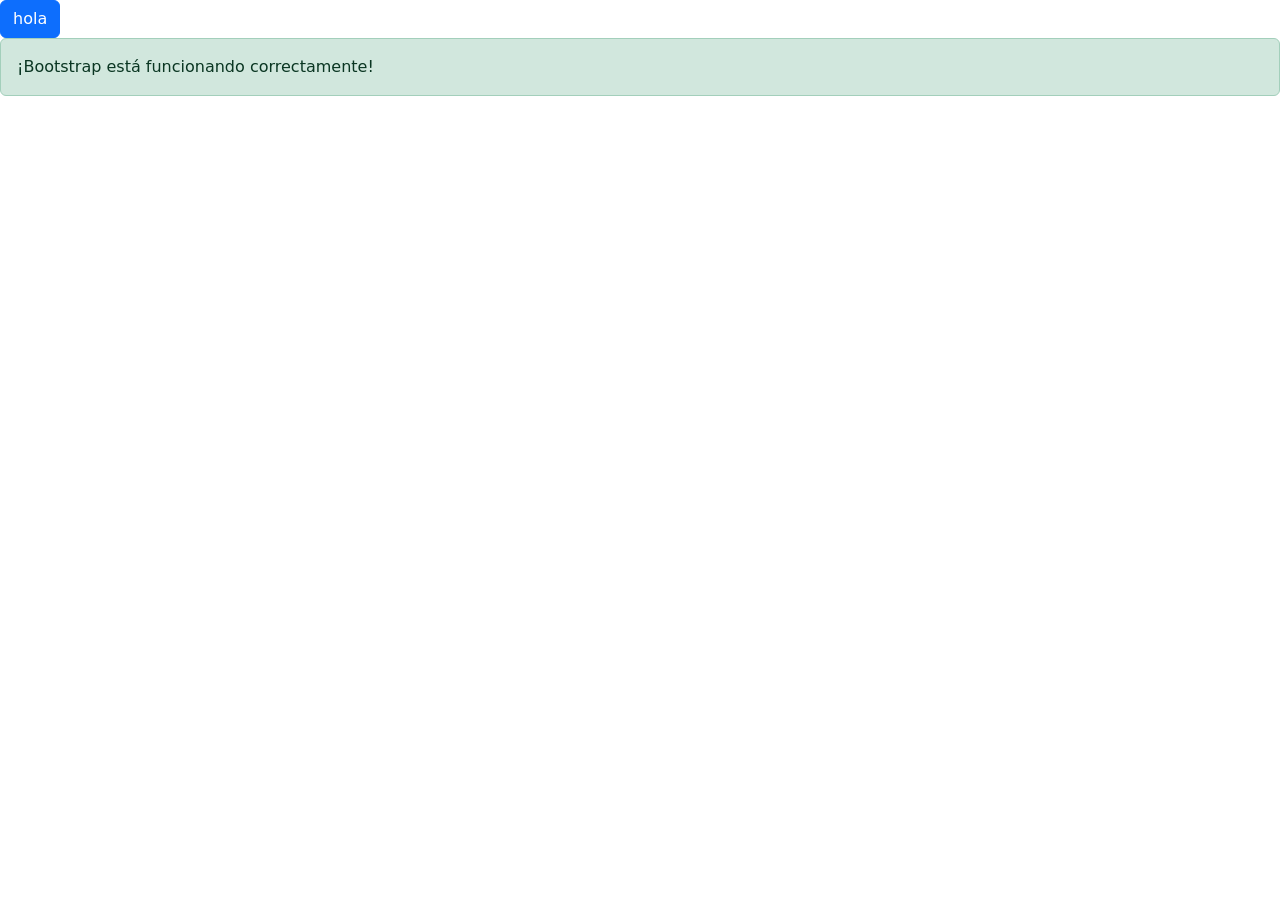
==== css/exercise_two/index.html @ 6f8d89fa "Bootstrap exercise" ====
<!DOCTYPE html>
<html lang="en">
<head>
  <meta charset="UTF-8">
  <meta name="viewport" content="width=device-width, initial-scale=1.0">
  <title>Document</title>
  <link rel="stylesheet" type="text/css" href="styles/styles.css">
  <script src="node_modules/bootstrap/dist/js/bootstrap.bundle.min.js" crossorigin="anonymous"></script>
</head>
</head>
<body>
  <button class="btn btn-primary">hola</button>
  <div class="alert alert-success">
    ¡Bootstrap está funcionando correctamente!
</div>
</body>
</html>
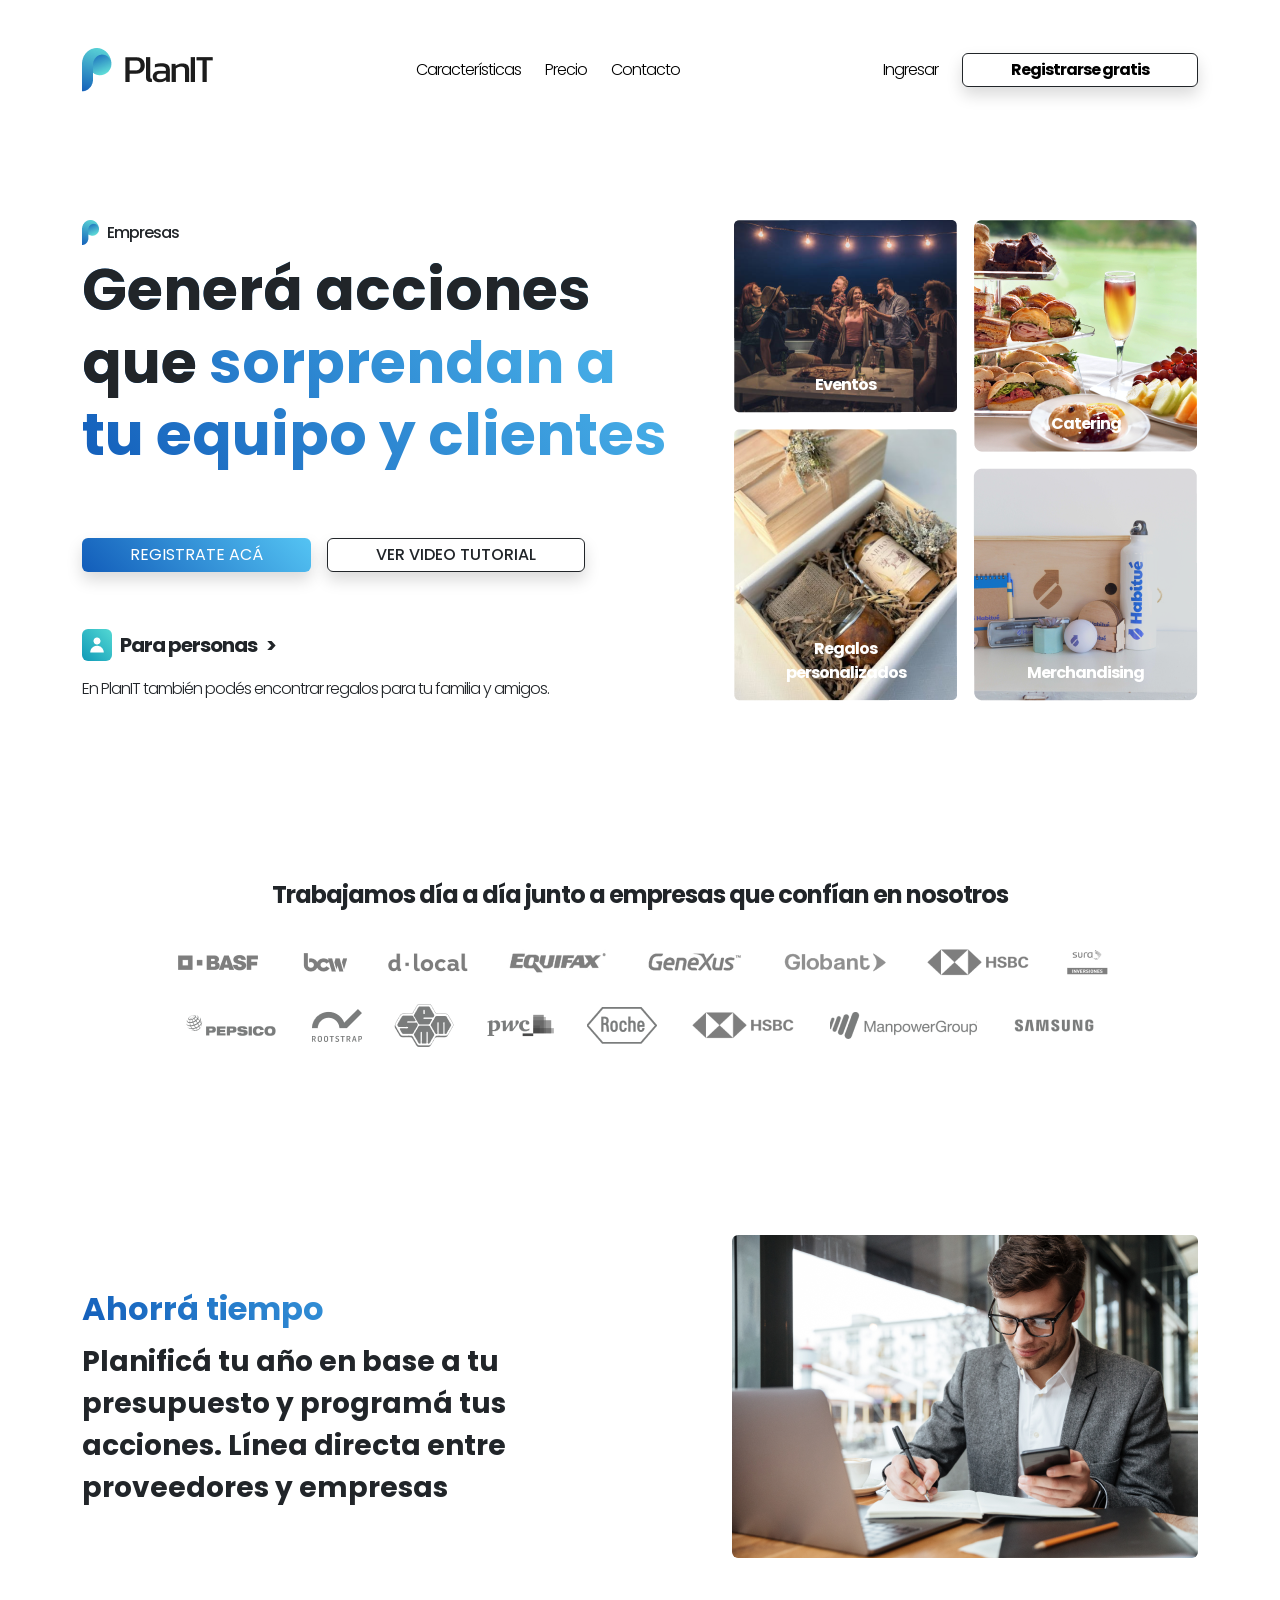
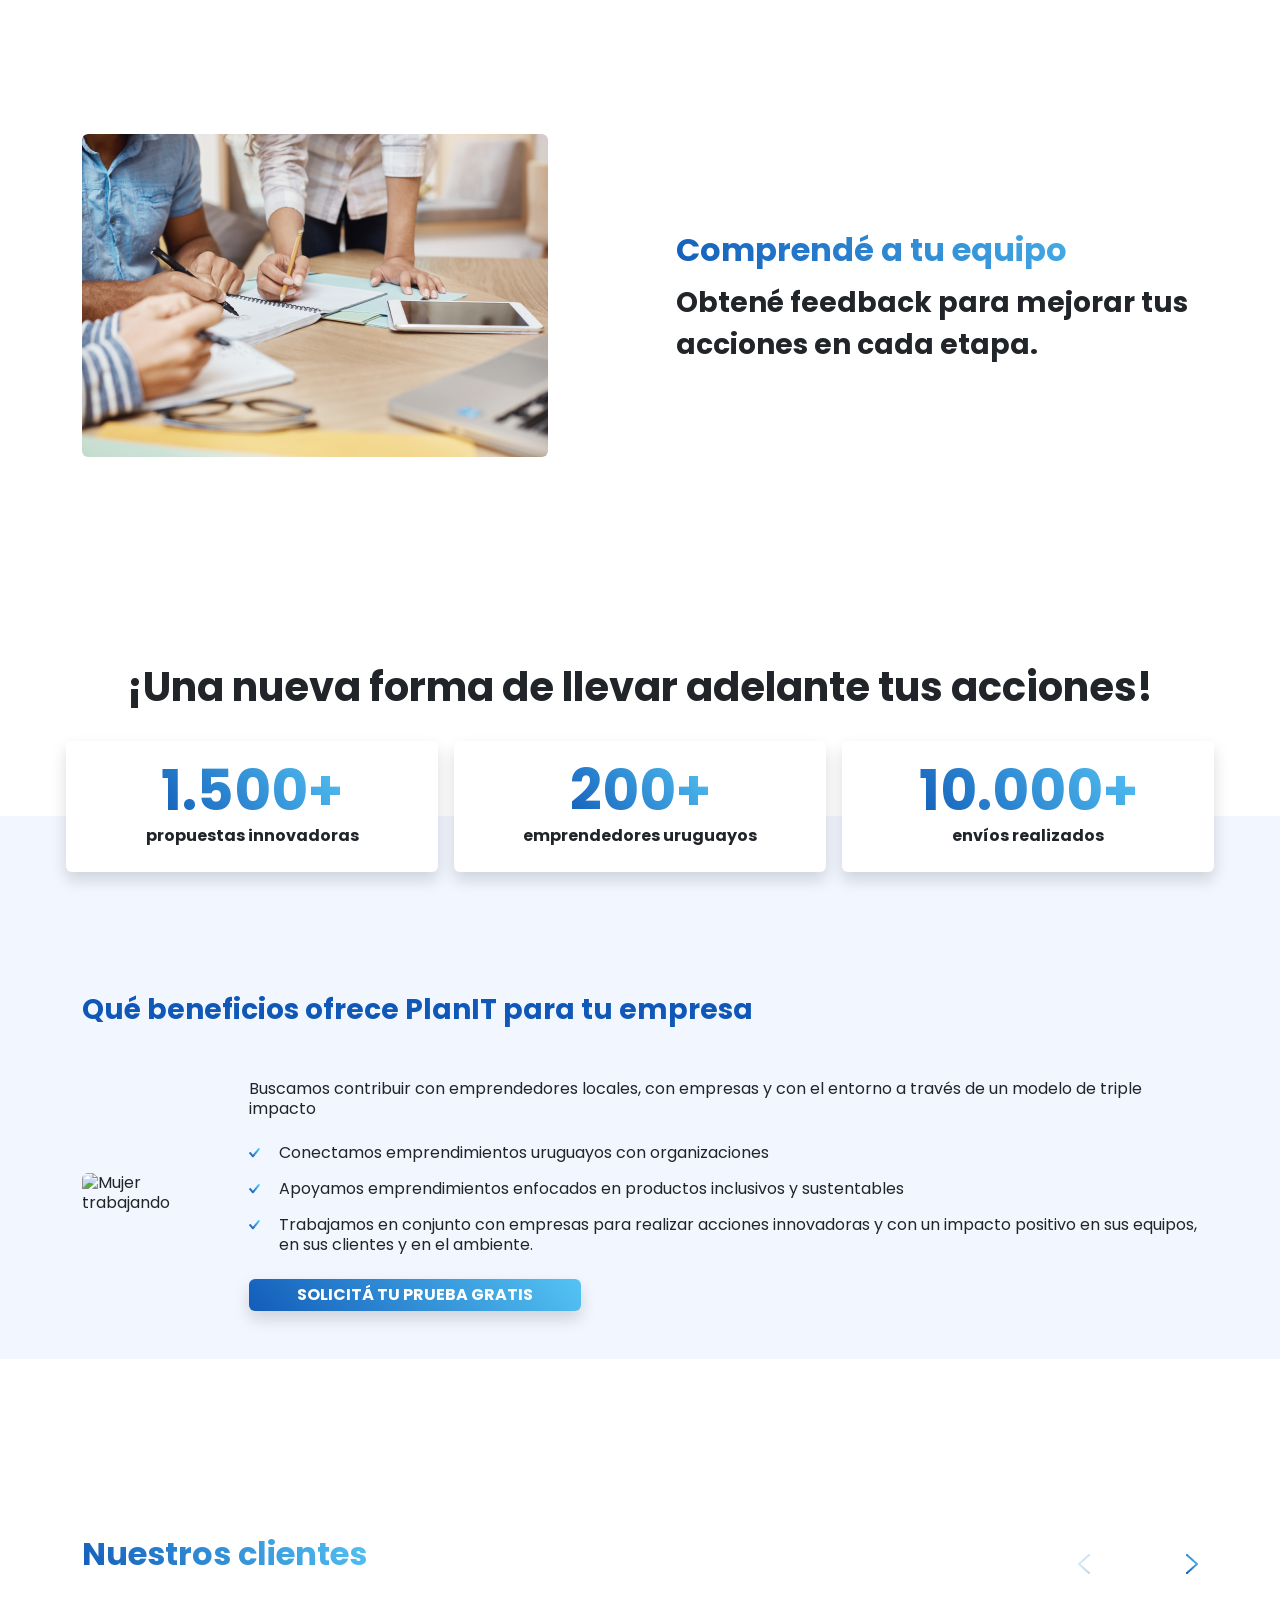
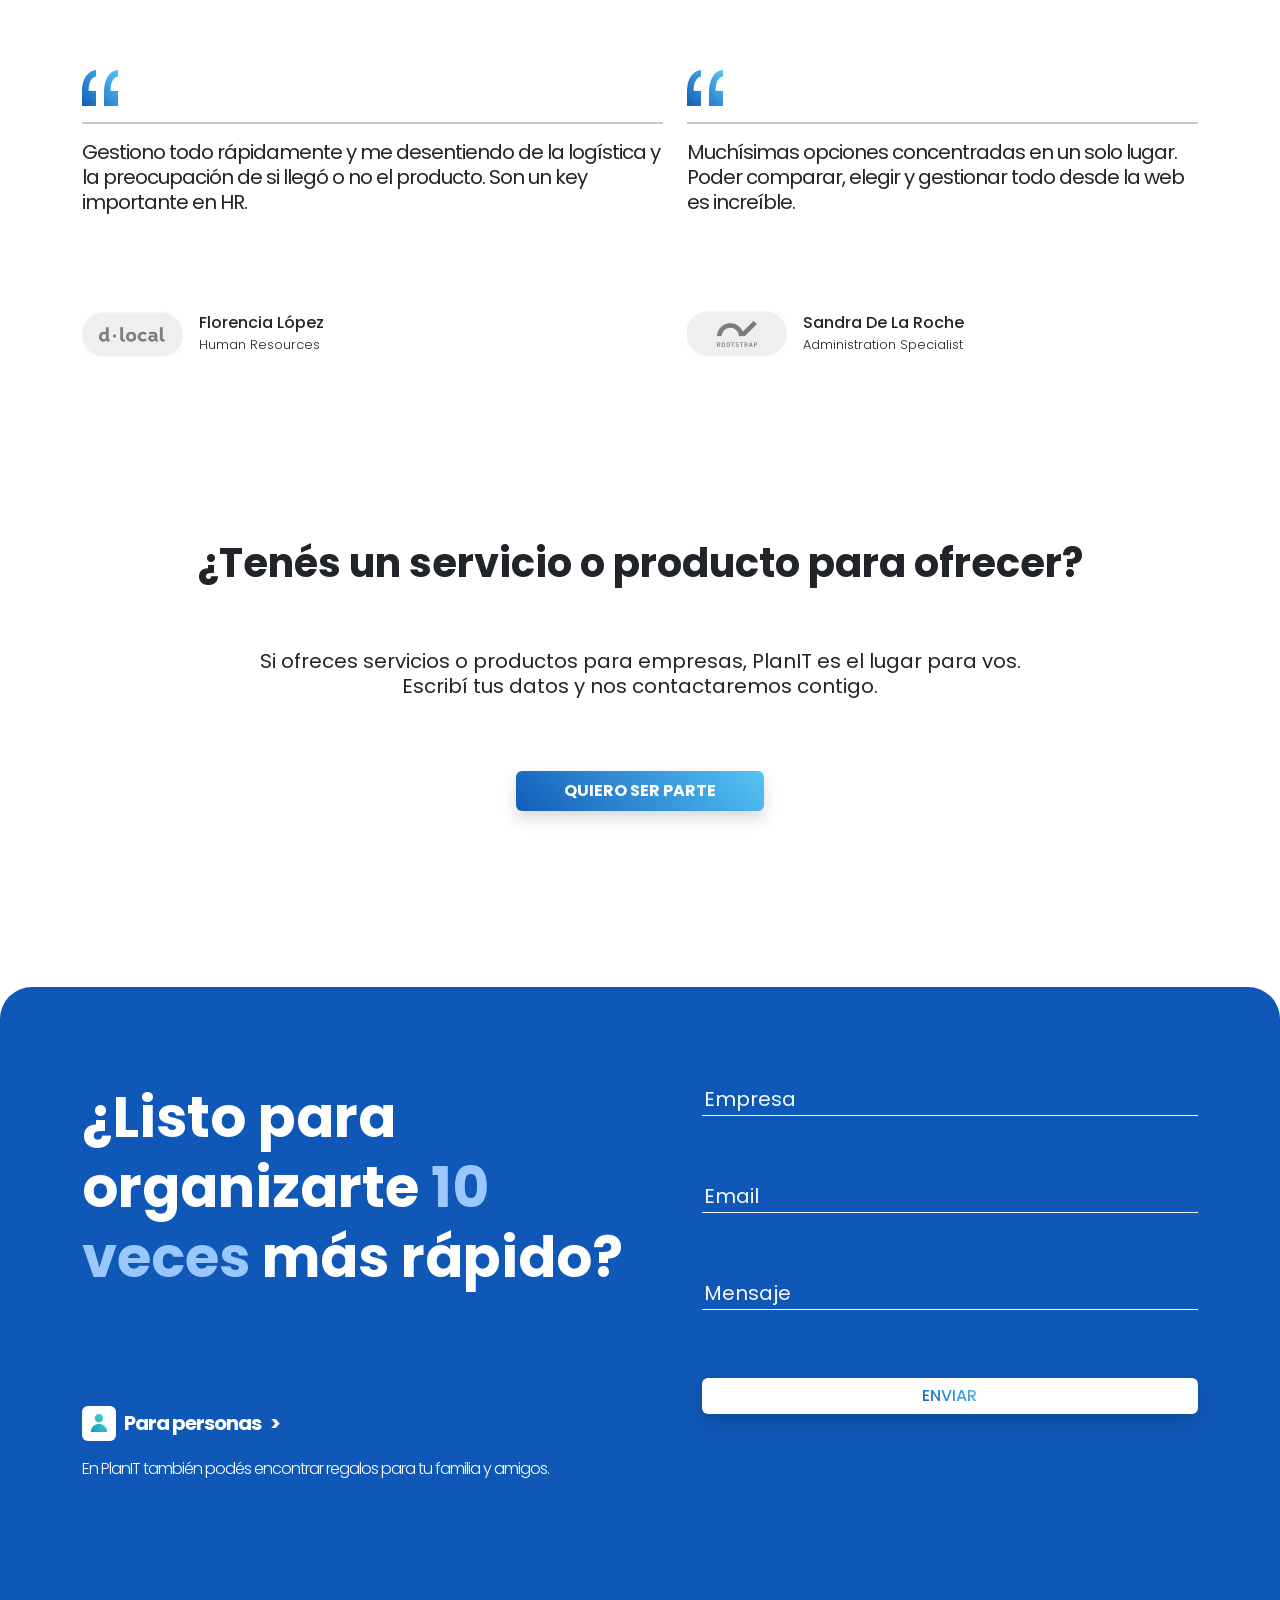
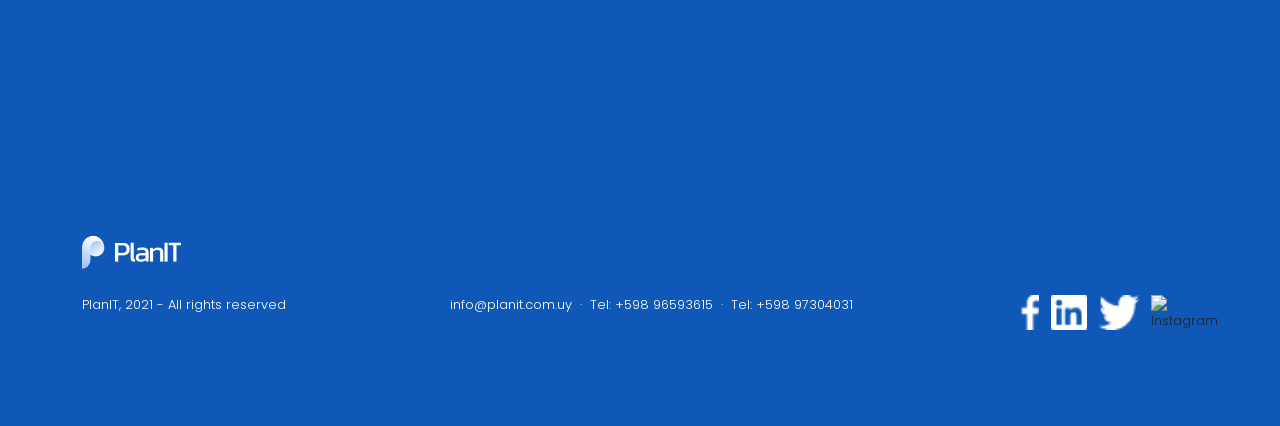
==== commit 6841539f: "finished" ====
--- a/css/exercise_two/index.html
+++ b/css/exercise_two/index.html
@@ -3,15 +3,359 @@
 <head>
   <meta charset="UTF-8">
   <meta name="viewport" content="width=device-width, initial-scale=1.0">
-  <title>Document</title>
+  <title>Exercise two CSS</title>
   <link rel="stylesheet" type="text/css" href="styles/styles.css">
   <script src="node_modules/bootstrap/dist/js/bootstrap.bundle.min.js" crossorigin="anonymous"></script>
-</head>
+  <link href="https://fonts.googleapis.com/css2?family=Poppins:wght@100;300;400;500&display=swap" rel="stylesheet">
 </head>
 <body>
-  <button class="btn btn-primary">hola</button>
-  <div class="alert alert-success">
-    ¡Bootstrap está funcionando correctamente!
-</div>
+  <nav class="container align-items-center d-flex justify-content-between mb-7 pt-5">
+    <a href="#">
+      <img src="../../../img/logo_with_name.png" alt="Firm's logo">
+    </a>
+    <div class="d-flex justify-content-between gap-4 align-items-center d-none d-lg-flex">
+      <a href="#" class="text-black text-decoration-none fs-6 fw-light letter-spacing-negative">Características</a>
+      <a href="#" class="text-black text-decoration-none fs-6 fw-light letter-spacing-negative">Precio</a>
+      <a href="#" class="text-black text-decoration-none fs-6 fw-light letter-spacing-negative">Contacto</a>
+    </div>
+    <div class="d-flex justify-content-end gap-4 align-items-center d-none d-lg-flex">
+      <a href="#" class="text-black text-decoration-none fs-6 fw-light letter-spacing-negative">Ingresar</a>
+      <a href="#" class="text-black text-decoration-none fw-bold letter-spacing-negative fs-6 align-items-center rounded border border-dark shadow d-flex justify-content-center py-1 px-5 text-nowrap btn active">Registrarse gratis</a>
+    </div>
+    <img class="d-lg-none" src="../../../img/menu.png" alt="Menu">
+  </nav>
+  <div class="container d-flex flex-column flex-lg-row justify-content-between gap-5">
+    <div class="d-flex flex-column justify-content-between">
+      <div class="d-flex justify-content-between flex-column gap-2">
+        <div class="align-items-center d-flex d-none d-lg-flex gap-2">
+          <img src="../../../img/small_logo.png" alt="Logo">
+          <p class="letter-spacing-negative fw-medium m-0">Empresas</p>
+        </div>
+        <div class="div-gradient">
+          <h1 class="fs-xl-0 fw-bolder lh-sm">Generá acciones que <span class="text-transparent">sorprendan a tu equipo y clientes</span></h1>
+        </div>
+      </div>
+      <div class="d-flex my-4 gap-3">
+        <button class="btn shadow rounded px-5 px-lg-4 px-xl-5 py-1 border-0 dark-blue-gradient text-white fs-6 fw-normal text-uppercase text-nowrap">
+          registrate acá
+        </button>
+        <button class="btn border border-dark shadow rounded py-1 px-4 px-xl-5 bg-white fs-6 fw-medium text-uppercase text-nowrap d-none d-lg-flex btn active">
+          ver video tutorial
+        </button>
+      </div>
+      <div class="d-flex flex-column justify-content-between gap-3">
+        <div class="d-flex align-items-center gap-2 d-none d-lg-flex">
+          <div class="align-items-center light-blue-gradient rounded d-flex justify-content-center">
+            <img class="p-2" src="../../../img/user_icon.png" alt="User">
+          </div>
+          <p class="fs-5 fw-bold letter-spacing-negative text-nowrap mb-0">Para personas &nbsp; &gt;</p>
+        </div>
+        <div class="fs-6 fw-light letter-spacing-negative d-none d-lg-flex">
+          <p class="m-0">En PlanIT también podés encontrar regalos para tu familia y amigos.</p>
+        </div>
+      </div>
+    </div>
+    <div class="d-flex gap-3 carrousel">
+      <div class="d-flex flex-lg-column gap-3 w-100">
+        <div class="rounded d-flex justify-content-center position-relative w-100">
+          <img class="carrousel-photo" src="../../../img/eventos.png" alt="Eventos">
+          <div class="bottom-0 position-absolute">
+            <p class="text-white fs-6 fw-bold letter-spacing-negative text-center">Eventos</p>
+          </div>
+        </div>
+        <div class="rounded d-flex justify-content-center position-relative w-100">
+          <img class="carrousel-photo" src="../../../img/regalos.png" alt="Regalos">
+          <div class="bottom-0 position-absolute">
+            <p class="text-white fs-6 fw-bold letter-spacing-negative text-center">Regalos<br> <span class="text-white fs-6 fw-bold letter-spacing-negative text-center d-none d-lg-flex"> personalizados</span></p>
+          </div>
+        </div>
+      </div>
+      <div class="d-flex flex-lg-column gap-3 w-100">
+        <div class="rounded d-flex justify-content-center position-relative w-100">
+          <img class="carrousel-photo" src="../../../img/catering.png" alt="Catering">
+          <div class="bottom-0 position-absolute">
+            <p class="text-white fs-6 fw-bold letter-spacing-negative text-center">Catering</p>
+          </div>
+        </div>
+        <div class="rounded d-flex justify-content-center position-relative w-100">
+          <img class="carrousel-photo" src="../../../img/merchandising.png" alt="Merchandising">
+          <div class="bottom-0 position-absolute">
+            <p class="text-white fs-6 fw-bold letter-spacing-negative text-center">Merchandising</p>
+          </div>
+        </div>
+      </div>
+    </div>
+    <div class="d-flex flex-column gap-2 mt-3 d-lg-none">
+      <div class="d-flex align-items-center gap-2">
+        <div class="align-items-center light-blue-gradient rounded d-flex justify-content-center">
+          <img class="p-2" src="../../../img/user_icon.png" alt="User">
+        </div>
+        <p class="fw-bold letter-spacing-negative text-nowrap m-0 fs-5">Para personas &nbsp; &gt;</p>
+      </div>
+      <div class="fw-light letter-spacing-negative fs-6 mt-2">
+        <p class="m-0">En PlanIT también podés encontrar regalos para tu familia y amigos.</p>
+      </div>
+    </div>
+  </div>
+  <div class="container align-items-center d-flex flex-column justify-content-center mt-8">
+    <div class="d-flex justify-content-center mb-1">
+      <p class="fs-4 fs-1-lg fw-bold letter-spacing-negative text-center">Trabajamos día a día junto a empresas que confían en nosotros</p>
+    </div>
+    <div class="d-flex flex-lg-column carrousel w-100 gap-2">
+      <div class="d-flex justify-content-center mt-2 gap-2 gap-lg-4">
+        <img class="object-fit-contain my-1 mx-1" src="../../../img/basf.png" alt="BASF">
+        <img class="object-fit-contain my-1 mx-1" src="../../../img/bcw.png" alt="BCW">
+        <img class="object-fit-contain my-1 mx-1" src="../../../img/dlocal.png" alt="dLocal">
+        <img class="object-fit-contain my-1 mx-1" src="../../../img/equifax.png" alt="Equifax">
+        <img class="object-fit-contain my-1 mx-1" src="../../../img/genexus.png" alt="Genexus">
+        <img class="object-fit-contain my-1 mx-1" src="../../../img/globant.png" alt="Globant">
+        <img class="object-fit-contain my-1 mx-1" src="../../../img/hsbc.png" alt="HSBC">
+        <img class="object-fit-contain my-1 mx-1" src="../../../img/sura_inv.png" alt="Sura">
+      </div>
+      <div class="d-flex justify-content-center gap-2 gap-lg-4">
+        <img class="object-fit-contain my-1 mx-1" src="../../../img/pepsico.png" alt="Pepsico">
+        <img class="object-fit-contain my-1 mx-1" src="../../../img/rootstrap.png" alt="Rootstrap">
+        <img class="object-fit-contain my-1 mx-1" src="../../../img/semm.png" alt="Semm">
+        <img class="object-fit-contain my-1 mx-1" src="../../../img/pwc.png" alt="pwc">
+        <img class="object-fit-contain my-1 mx-1" src="../../../img/la roche.png" alt="Roche">
+        <img class="object-fit-contain my-1 mx-1" src="../../../img/hsbc.png" alt="HSBC">
+        <img class="object-fit-contain my-1 mx-1" src="../../../img/manpower.png" alt="Manpower">
+        <img class="object-fit-contain my-1 mx-1" src="../../../img/samsung_orig_wordmark_black_rgb.png" alt="Samsung">
+      </div>
+    </div>
+  </div>
+  <div class="container d-flex flex-column justify-content-between gap-5 gap-lg-8 mt-8">
+    <div class="d-flex flex-column flex-lg-row justify-content-between align-items-center gap-lg-7 gap-4">
+      <div class="d-flex justify-content-between flex-column">
+        <p class="background-clip-text dark-blue-gradient fw-bolder fs-2 text-transparent m-0 pb-1">
+          Ahorrá tiempo
+        </p>
+        <p class="fw-bold fs-3 lh-base m-0 pt-1 d-none d-lg-flex text-left w-100">
+          Planificá tu año en base a tu presupuesto y programá tus acciones. Línea directa entre proveedores y empresas
+        </p>
+      </div>
+      <div>
+        <img class="rounded w-100-mobile" src="../../../img/man_working.png" alt="Hombre trabajando">
+      </div>
+      <p class="fw-bold fs-3 lh-base m-0 pt-1 d-lg-none text-center">
+        Planificá tu año en base a tu presupuesto y programá tus acciones. Línea directa entre proveedores y empresas
+      </p>
+    </div>
+    <div class="d-flex flex-column flex-lg-row justify-content-between align-items-center gap-lg-7 gap-4">
+      <p class="background-clip-text dark-blue-gradient text-transparent fs-2 fw-bolder m-0 pb-1 d-lg-none">
+        Comprendé a tu equipo
+      </p>
+      <div>
+        <img class="rounded w-100-mobile" src="../../../img/team_working.png" alt="Trabajo en equipo">
+      </div>
+      <div class="d-flex justify-content-between flex-column text-lg-start text-center">
+        <p class="background-clip-text dark-blue-gradient fs-2 text-transparent fw-bolder m-0 pb-1 d-none d-lg-flex">
+          Comprendé a tu equipo
+        </p>
+        <p class="fw-bold fs-3 lh-base pt-1 m-0">
+          Obtené feedback para mejorar tus acciones en cada etapa.
+        </p>
+      </div>
+    </div>
+  </div>
+  <div class="container-fluid bg-ivory-white mt-8 mt-lg-7">
+    <div class="container d-flex flex-column justify-content-between mb-ng pt-5">
+      <div class="py-4">
+        <p class="fw-bolder text-center fs-1 lh-base back fw-bold-mobile m-0">
+          ¡Una nueva forma de llevar adelante tus acciones!
+        </p>
+      </div>
+      <div class="d-flex flex-column flex-lg-row justify-content-center gap-2 gap-sm-3 text-nowrap">
+        <div class="d-flex flex-column align-items-center justify-content-center border-thin shadow w-xxl bg-white rounded w-100-mobile h-xl-medium col-lg-4 py-4 py-lg-2">
+          <h1 class="fw-bolder fs-0 background-clip-text dark-blue-gradient text-transparent m-0">
+            1.500+
+          </h1>
+          <p class="fw-bold fs-6 mb-2">
+            propuestas innovadoras
+          </p>
+        </div>
+        <div class="d-flex flex-column align-items-center justify-content-center border-thin shadow w-xxl bg-white rounded w-100-mobile h-xl-medium col-lg-4  py-3">
+          <h1 class="fw-bolder fs-0 background-clip-text dark-blue-gradient text-transparent m-0">
+            200+
+          </h1>
+          <p class="fw-bold fs-6 mb-2">
+            emprendedores uruguayos
+          </p>
+        </div>
+        <div class="d-flex flex-column align-items-center justify-content-center border-thin shadow w-xxl bg-white rounded w-100-mobile h-xl-medium col-lg-4  py-3">
+          <h1 class="fw-bolder fs-0 background-clip-text dark-blue-gradient text-transparent m-0">
+            10.000+
+          </h1>
+          <p class="fw-bold fs-6 mb-2">
+            envíos realizados
+          </p>
+        </div>
+      </div>
+    </div>
+  </div>
+  <div class="container-fluid bg-custom-ivory">
+    <div class="container d-flex flex-column justify-content-between gap-5 pt-lg-8 pt-7 pb-5 mt--2">
+      <div class="w-75">
+        <h4 class="fw-bold fs-3 text-custom-blue m-0 lh-sm">
+          Qué beneficios ofrece PlanIT para tu empresa
+        </h4>
+      </div>
+      <div class="d-flex justify-content-between align-items-center gap-xxl-8 gap-xl-5 gap-lg-4 lh-sm">
+        <img class="rounded object-fit-contain d-none d-lg-flex" src="../../../img/woman_working.png" alt="Mujer trabajando">
+        <div class="fs-6 fw-normal mt-1">
+          <p class="mb-4">
+            Buscamos contribuir con emprendedores locales, con empresas y con el entorno <span class="fw-custom">a través de un modelo de triple impacto<span class="d-lg-none"><b>.</b></span> </span>
+          </p>
+          <ul class="custom-list">
+            <li><p>Conectamos emprendimientos <span class="fw-custom">uruguayos</span> con organizaciones</p></li>
+            <li><p>Apoyamos emprendimientos enfocados en <span class="fw-custom">productos inclusivos y sustentables</span></p></li>
+            <li><p>Trabajamos en conjunto con empresas para realizar <span class="fw-custom">acciones innovadoras</span> y con un impacto positivo en sus equipos, en sus clientes y en el ambiente.</p></li>
+          </ul>
+          <button class="btn shadow rounded border-0 dark-blue-gradient text-white fs-6 fw-bold px-5 py-1 mt-5 mt-lg-2">
+            SOLICITÁ TU PRUEBA GRATIS
+          </button>
+        </div>
+      </div>
+    </div>
+  </div>
+  <div class="container d-flex flex-column justify-content-between mt-lg-8 mt-6 my-5">
+    <div class="d-flex justify-content-between position-relative mb-5 mb-lg-6">
+      <h3 class="background-clip-text dark-blue-gradient fw-bolder fs-2 text-transparent m-0">
+        Nuestros clientes
+      </h3>
+      <div class="position-absolute bottom-0 end-0 d-flex justify-content-between gap-6 d-none d-lg-flex">
+        <img class="opacity-25" src="../../../img/left_arrow.png" alt="&lt;">
+        <img src="../../../img/right_row.png" alt="&gt;">
+      </div>
+    </div>
+    <div class="d-flex justify-content-between gap-4">
+      <div class="d-flex flex-column position-relative justify-content-between">
+        <div class="d-flex justify-content-between">
+          <img class="reduce-size" src="../../../img/quote_vector.png" alt="&quot;">
+          <div class="d-lg-none position-absolute end-0">
+            <div class="d-flex justify-content-between gap-6">
+              <img class="opacity-25 reduce-size" src="../../../img/left_arrow.png" alt="&lt;">
+              <img src="../../../img/right_row.png" alt="&gt;">
+            </div>
+          </div>
+        </div>
+        <hr class="mt-3 mb-3 border border-dark w-100">
+        <p class="fw-custom fs-5 mb-5 mb-lg-6 letter-spacing-negative lh-sm">
+          Gestiono todo rápidamente y me desentiendo de la logística y la preocupación de si llegó o no el producto. Son un key importante en HR.
+        </p>
+        <div class="d-flex gap-3">
+          <img src="../../../img/dlocal_client.png" alt="Dlocal logo">
+          <div class="d-flex flex-column ml-2">
+            <p class="fw-medium fs-6 m-0">
+              Florencia López
+            </p>
+            <p class="fw-light fs-7 m-0">
+              Human Resources
+            </p>
+          </div>
+        </div>
+      </div>
+      <div class="flex-column d-none d-lg-flex justify-content-between">
+        <div>
+          <img src="../../../img/quote_vector.png" alt="&quot;">
+        </div>
+        <hr class="mt-3 mb-3 border border-dark w-100">
+        <p class="fw-custom fs-5 mb-6 letter-spacing-negative lh-sm">
+          Muchísimas opciones concentradas en un solo lugar.  Poder comparar, elegir y gestionar todo desde la web es increíble.
+        </p>
+        <div class="d-flex gap-3">
+          <img src="../../../img/rootstrap_client.png" alt="Roostrap logo">
+          <div class="d-flex flex-column ml-2">
+            <p class="fw-medium fs-6 m-0">
+              Sandra De La Roche
+            </p>
+            <p class="fw-light fs-7 m-0">
+              Administration Specialist
+            </p>
+          </div>
+        </div>
+      </div>
+    </div>
+  </div>
+  <div class="container d-flex flex-column justify-content-between align-items-center my-8 gap-4 gap-lg-5">
+    <h2 class="fw-bolder fs-1 text-center lh-base blue-dark-text">
+      ¿Tenés un servicio o producto para ofrecer?
+    </h2>
+    <h6 class="fw-custom fs-5 text-center m-0 lh-sm d-none d-lg-flex">
+      Si ofreces servicios o productos para empresas, PlanIT es el lugar para vos.<br> Escribí tus datos y nos contactaremos contigo.
+    </h6>
+    <h4 class="fw-bold text-center m-0 lh-sm d-lg-none">
+      Si ofreces servicios o productos para empresas, PlanIT es el lugar para vos. Dejanos tus datos y nos contactaremos contigo a la brevedad.
+    </h4>
+    <div>
+      <button class="btn shadow rounded border-0 dark-blue-gradient text-white fs-6 fw-bold px-5 py-2 mt-4">
+      QUIERO SER PARTE
+    </button>
+    </div>
+  </div>
+  <div class="container-fluid bg-custom-blue rounded-top-5 mt-8">
+    <div class="container d-flex flex-column">
+      <div class="d-flex flex-column flex-lg-row justify-content-between mt-4 gap-5 mt-5 mt-lg-6">
+        <h1 class="fw-bolder fs-0 text-white lh-sm m-0">
+          ¿Listo para organizarte <span class="text-custom-blue-light">10 veces</span> más rápido?
+        </h1>
+        <div class="d-flex flex-column justify-content-between w-100">
+          <div class="mb-1 fs-6 fs-xl-5 fw-medium d-flex flex-column justify-content-between gap-3">
+            <input type="text" placeholder="Empresa" class="w-100 bg-transparent border-bottom border-white border-0 mb-5 placeholder-white text-white">
+            <input type="text" placeholder="Email" class="w-100 bg-transparent border-bottom border-white border-0 mb-5 placeholder-white text-white">
+            <input type="text" placeholder="Mensaje" class="w-100 bg-transparent border-bottom border-white border-0 mb-5 placeholder-white text-white">
+          </div>
+          <button class="btn shadow rounded bg-white border-0 mt-3 mb-6 mb-lg-0">
+            <span class="dark-blue-gradient text-transparent background-clip-text fs-6 fw-medium m-0 py-1">
+              ENVIAR
+            </span>
+          </button>
+        </div>
+      </div>
+      <div class="d-flex flex-column gap-3 mb-7 mt--1 mb-lg-8">
+        <div class="d-flex align-items-center gap-2">
+          <div class="align-items-center rounded d-flex justify-content-center bg-white">
+            <img class="p-2" src="../../../img/user_blue_icon.png" alt="User">
+          </div>
+          <p class="fs-5 fw-bold letter-spacing-negative m-0 text-white text-nowrap">Para personas &nbsp; &gt;</p>
+        </div>
+        <div class="fs-6 fw-light letter-spacing-negative">
+          <p class="m-0 text-white">En PlanIT también podés encontrar regalos para tu familia y amigos.</p>
+        </div>
+      </div>
+      <div class="d-flex flex-column justify-content-between mt-5 mb-6 fs-6 gap-2 pt-7">
+        <div class="d-flex mb-4 mb-lg-3">
+          <img src="../../../img/logo_white.png" alt="PlanIT">
+        </div>
+        <div class="d-flex flex-column flex-lg-row justify-content-between fw-light fs-7">
+          <div class="d-lg-none">
+            <div class="d-flex justify-content-between">
+              <p class="text-white m-0">info@planit.com.uy</p>
+              <p class="text-white m-0"> &nbsp; Tel: +598 96593615</p>
+            </div>
+          </div>
+          <hr class="border border-dark w-100 border-white d-lg-none my-3">
+          <div class="d-flex justify-content-between w-100">
+            <p class="text-white m-0">
+              PlanIT, 2021 - All rights reserved
+            </p>
+            <div class="d-flex d-none d-lg-flex">
+              <p class="text-white">info@planit.com.uy</p>
+              <p class="text-white d-none d-lg-flex">&nbsp; &middot;</p>
+              <p class="text-white"> &nbsp; Tel: +598 96593615</p>
+              <p class="text-white d-none d-lg-flex">&nbsp; &middot;</p>
+              <p class="text-white d-none d-lg-flex">&nbsp; Tel: +598 97304031</p>
+            </div>
+            <div class="d-flex gap-3 gap-sm-1">
+              <img class="object-fit-contain mx-1 reduce-size" src="../../../img/facebook.png" alt="Facebook">
+              <img class="object-fit-contain mx-1 reduce-size" src="../../../img/linkedin.png" alt="Linkedin">
+              <img class="object-fit-contain mx-1 reduce-size" src="../../../img/twitter.png" alt="Twitter">
+              <img class="object-fit-contain mx-1 reduce-size" src="../../../img/instagram.png" alt="Instagram">
+            </div>
+          </div>
+        </div>
+      </div>
+    </div>
+  </div>
 </body>
 </html>
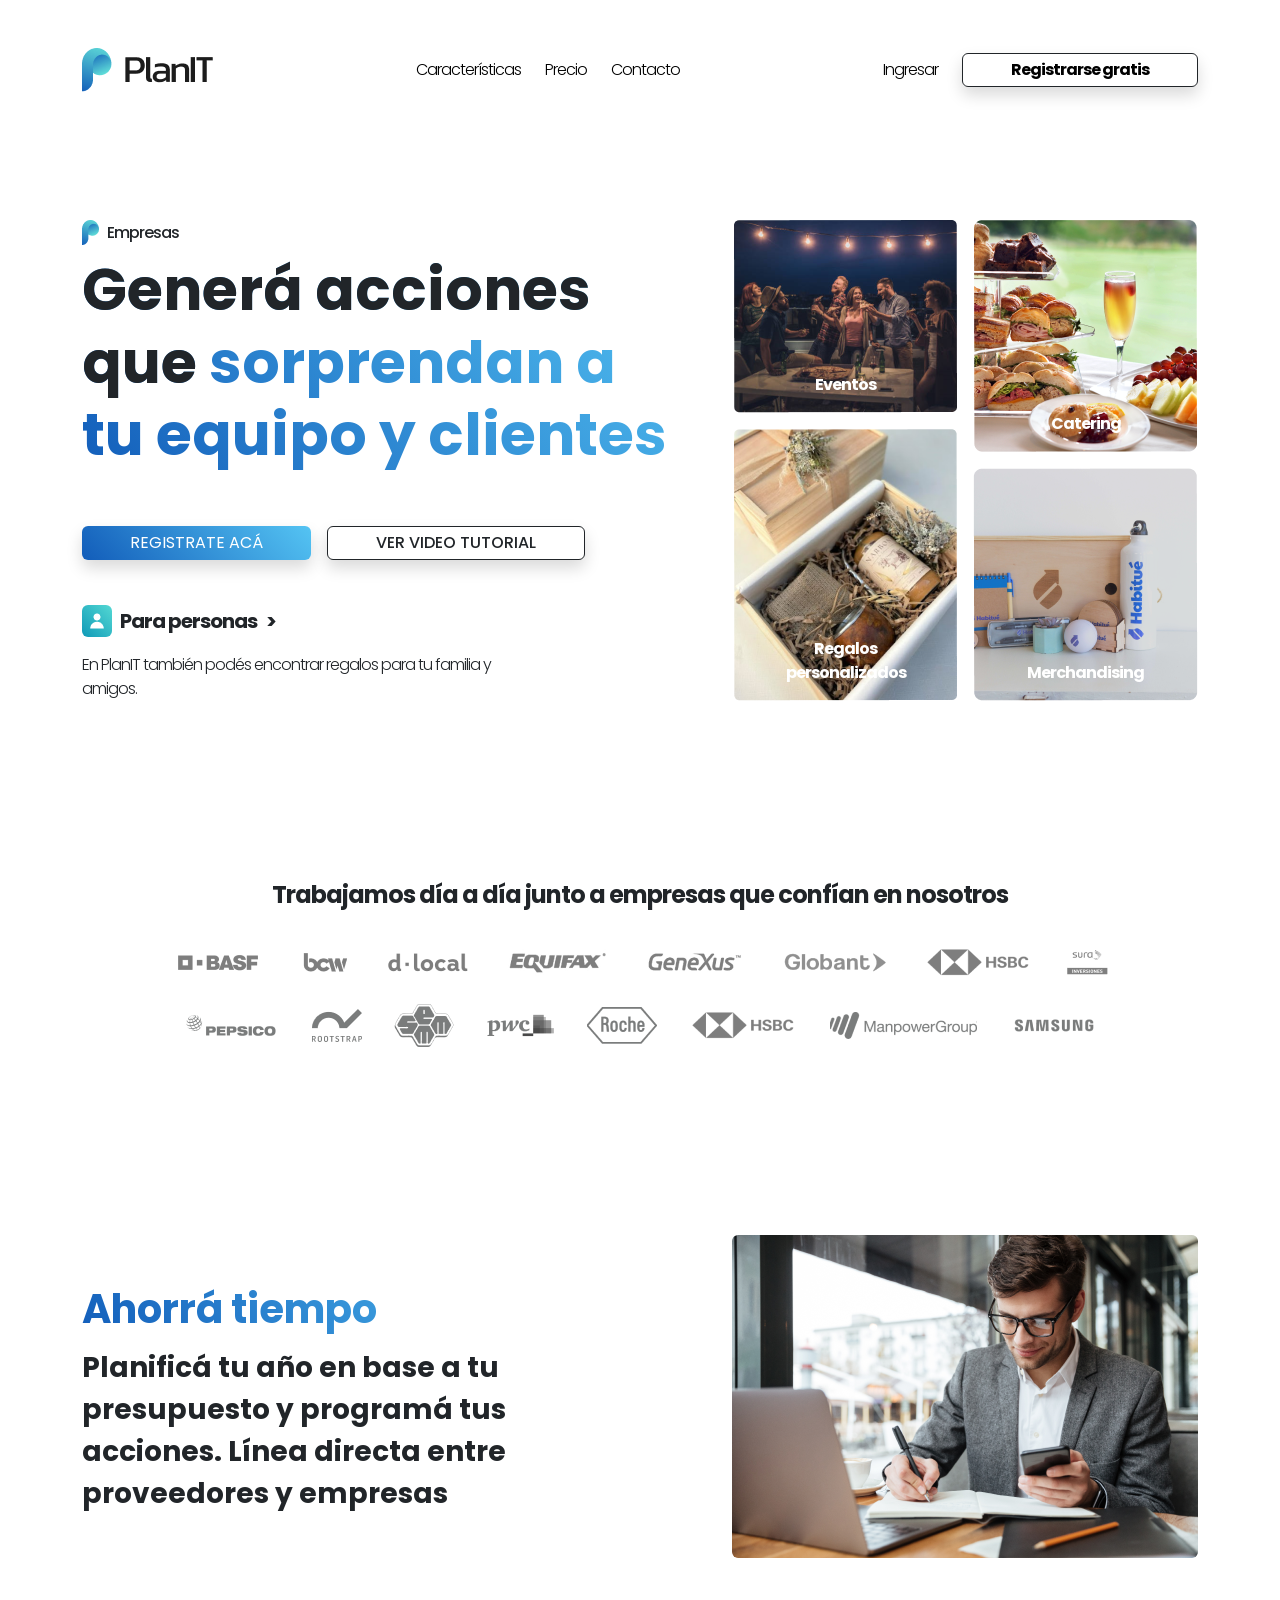
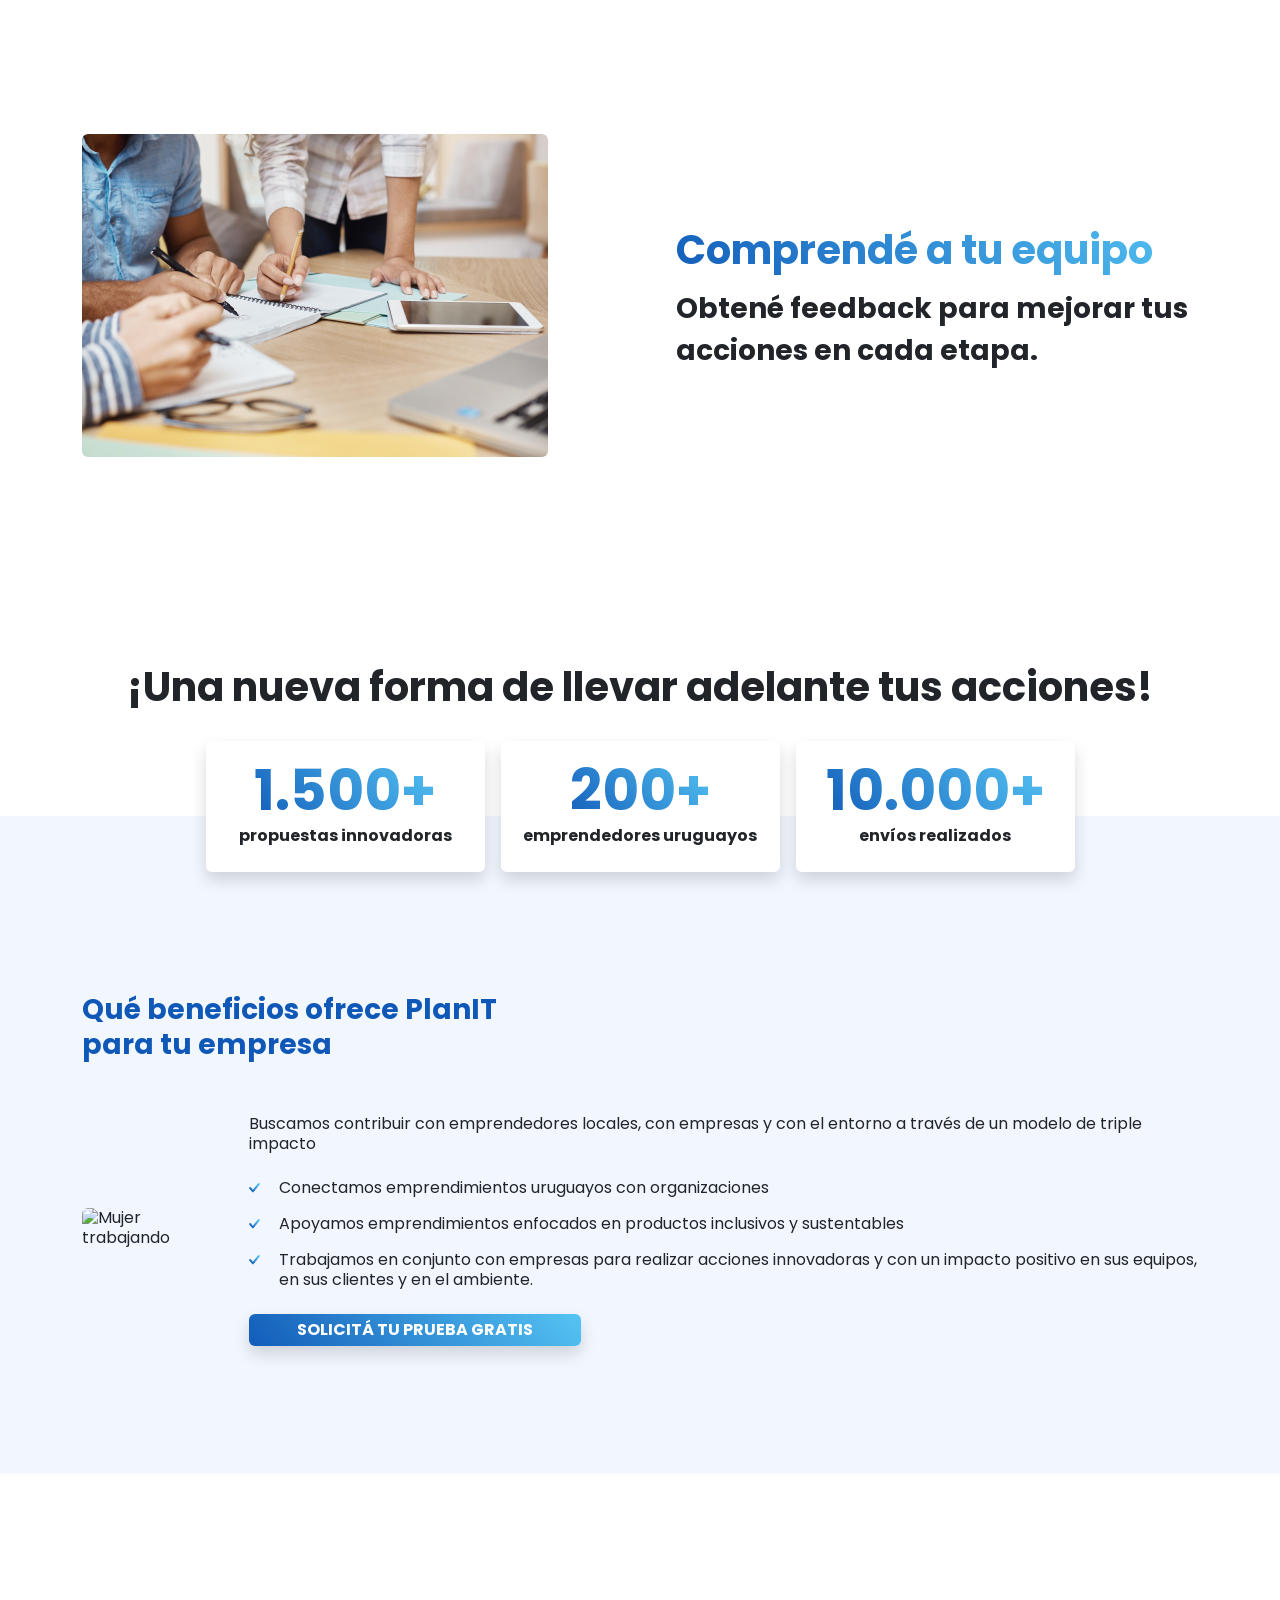
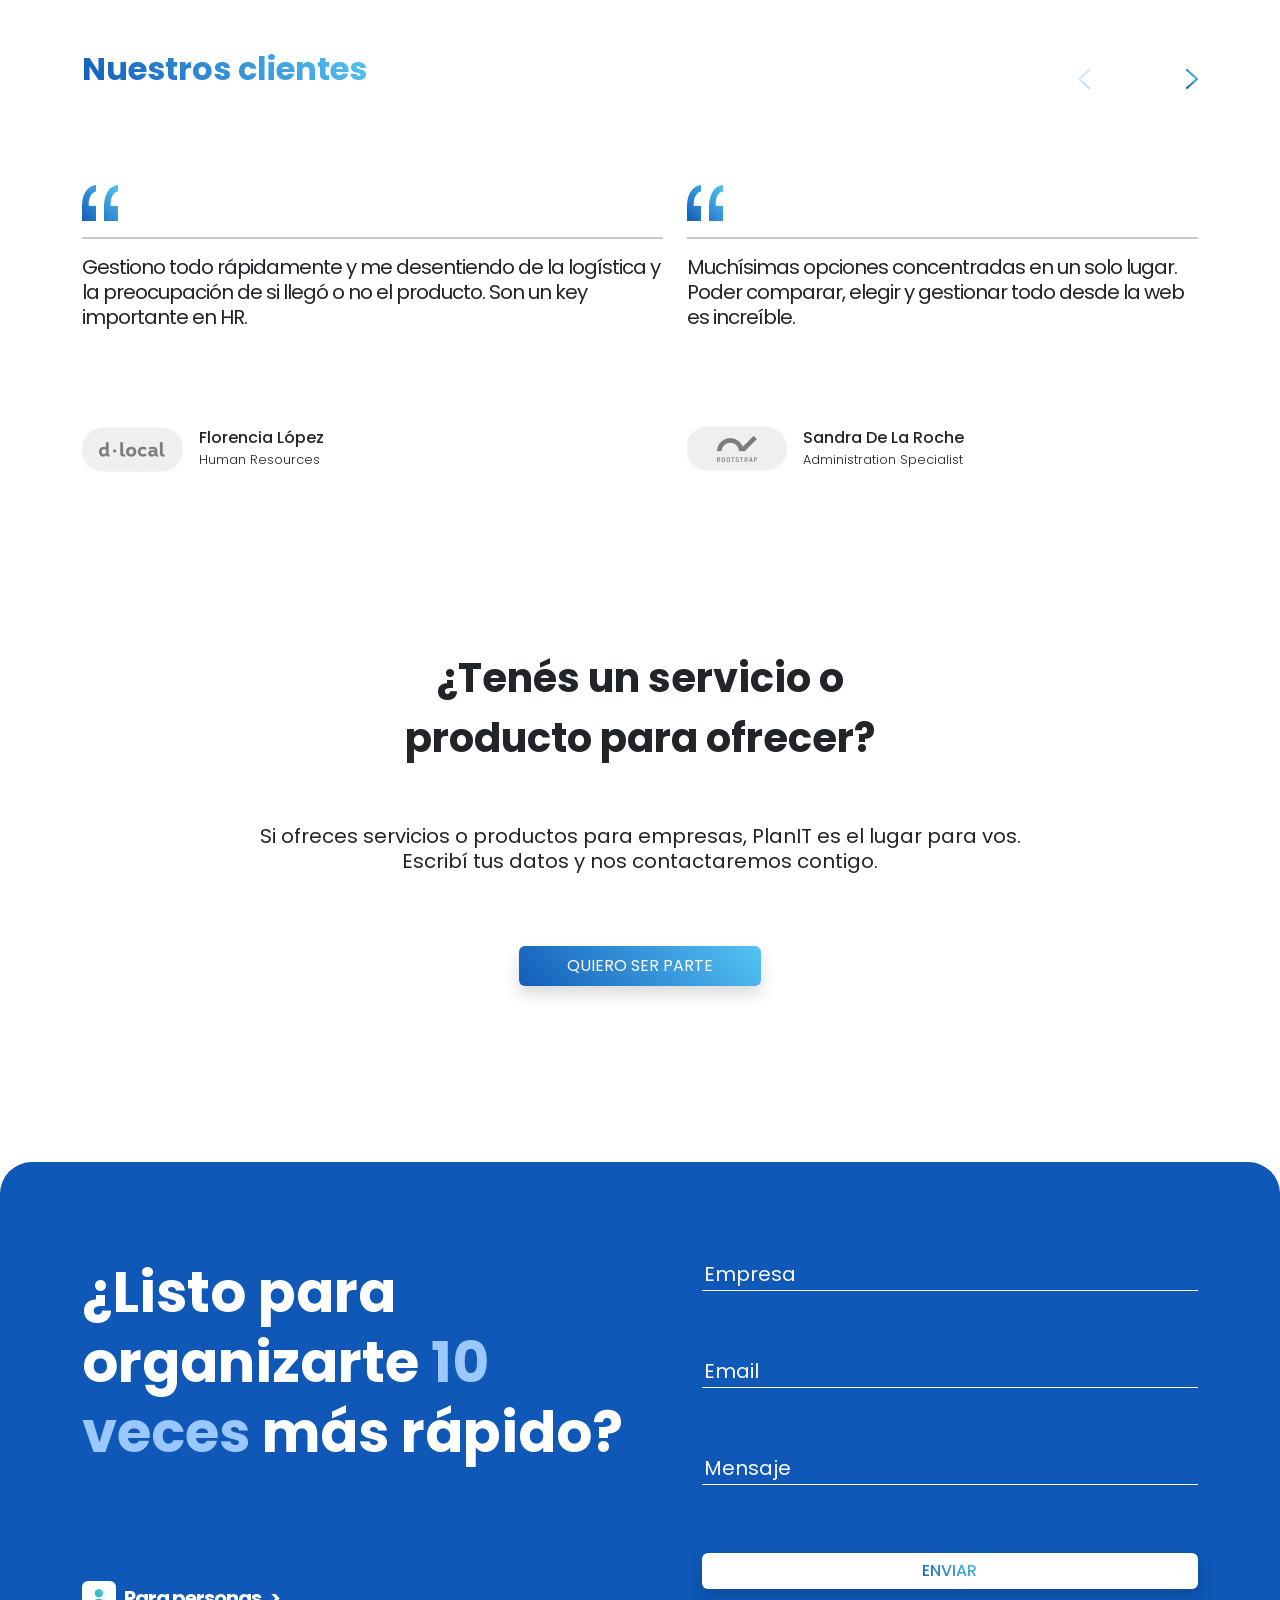
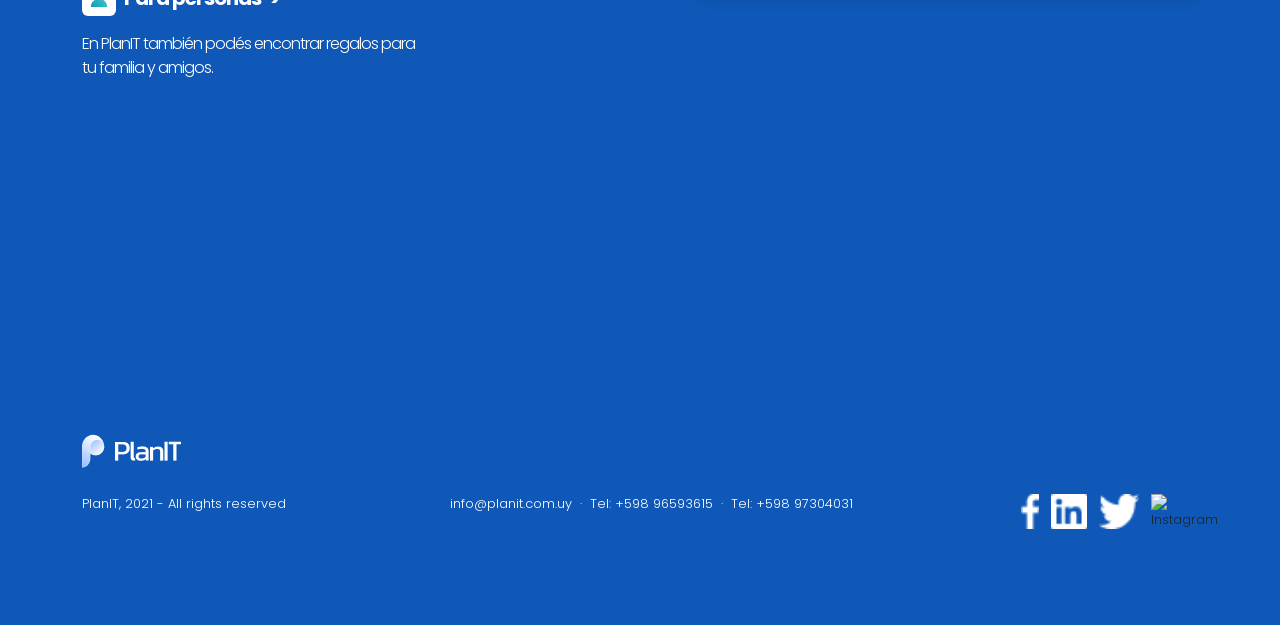
==== commit 5852f8cf: "general-fixes" ====
--- a/css/exercise_two/index.html
+++ b/css/exercise_two/index.html
@@ -9,9 +9,9 @@
   <link href="https://fonts.googleapis.com/css2?family=Poppins:wght@100;300;400;500&display=swap" rel="stylesheet">
 </head>
 <body>
-  <nav class="container align-items-center d-flex justify-content-between mb-7 pt-5">
+  <nav class="d-flex container align-items-center justify-content-between mb-7 pt-5">
     <a href="#">
-      <img src="../../../img/logo_with_name.png" alt="Firm's logo">
+      <img src="../../img/logo_with_name.png" alt="Firm's logo">
     </a>
     <div class="d-flex justify-content-between gap-4 align-items-center d-none d-lg-flex">
       <a href="#" class="text-black text-decoration-none fs-6 fw-light letter-spacing-negative">Características</a>
@@ -22,13 +22,13 @@
       <a href="#" class="text-black text-decoration-none fs-6 fw-light letter-spacing-negative">Ingresar</a>
       <a href="#" class="text-black text-decoration-none fw-bold letter-spacing-negative fs-6 align-items-center rounded border border-dark shadow d-flex justify-content-center py-1 px-5 text-nowrap btn active">Registrarse gratis</a>
     </div>
-    <img class="d-lg-none" src="../../../img/menu.png" alt="Menu">
+    <img class="d-lg-none" src="../../img/menu.png" alt="Menu">
   </nav>
-  <div class="container d-flex flex-column flex-lg-row justify-content-between gap-5">
+  <div class="d-flex container flex-column flex-lg-row justify-content-between gap-5">
     <div class="d-flex flex-column justify-content-between">
       <div class="d-flex justify-content-between flex-column gap-2">
-        <div class="align-items-center d-flex d-none d-lg-flex gap-2">
-          <img src="../../../img/small_logo.png" alt="Logo">
+        <div class="d-flex align-items-center d-none d-lg-flex gap-2">
+          <img src="../../img/small_logo.png" alt="Logo">
           <p class="letter-spacing-negative fw-medium m-0">Empresas</p>
         </div>
         <div class="div-gradient">
@@ -45,26 +45,26 @@
       </div>
       <div class="d-flex flex-column justify-content-between gap-3">
         <div class="d-flex align-items-center gap-2 d-none d-lg-flex">
-          <div class="align-items-center light-blue-gradient rounded d-flex justify-content-center">
-            <img class="p-2" src="../../../img/user_icon.png" alt="User">
+          <div class="d-flex align-items-center light-blue-gradient rounded justify-content-center">
+            <img class="p-2" src="../../img/user_icon.png" alt="User">
           </div>
           <p class="fs-5 fw-bold letter-spacing-negative text-nowrap mb-0">Para personas &nbsp; &gt;</p>
         </div>
-        <div class="fs-6 fw-light letter-spacing-negative d-none d-lg-flex">
+        <div class="fs-6 fw-light letter-spacing-negative d-none d-lg-flex w-75">
           <p class="m-0">En PlanIT también podés encontrar regalos para tu familia y amigos.</p>
         </div>
       </div>
     </div>
     <div class="d-flex gap-3 carrousel">
       <div class="d-flex flex-lg-column gap-3 w-100">
-        <div class="rounded d-flex justify-content-center position-relative w-100">
-          <img class="carrousel-photo" src="../../../img/eventos.png" alt="Eventos">
+        <div class="d-flex rounded justify-content-center position-relative w-100">
+          <img class="carrousel-photo" src="../../img/eventos.png" alt="Eventos">
           <div class="bottom-0 position-absolute">
             <p class="text-white fs-6 fw-bold letter-spacing-negative text-center">Eventos</p>
           </div>
         </div>
         <div class="rounded d-flex justify-content-center position-relative w-100">
-          <img class="carrousel-photo" src="../../../img/regalos.png" alt="Regalos">
+          <img class="carrousel-photo" src="../../img/regalos.png" alt="Regalos">
           <div class="bottom-0 position-absolute">
             <p class="text-white fs-6 fw-bold letter-spacing-negative text-center">Regalos<br> <span class="text-white fs-6 fw-bold letter-spacing-negative text-center d-none d-lg-flex"> personalizados</span></p>
           </div>
@@ -72,13 +72,13 @@
       </div>
       <div class="d-flex flex-lg-column gap-3 w-100">
         <div class="rounded d-flex justify-content-center position-relative w-100">
-          <img class="carrousel-photo" src="../../../img/catering.png" alt="Catering">
+          <img class="carrousel-photo" src="../../img/catering.png" alt="Catering">
           <div class="bottom-0 position-absolute">
             <p class="text-white fs-6 fw-bold letter-spacing-negative text-center">Catering</p>
           </div>
         </div>
         <div class="rounded d-flex justify-content-center position-relative w-100">
-          <img class="carrousel-photo" src="../../../img/merchandising.png" alt="Merchandising">
+          <img class="carrousel-photo" src="../../img/merchandising.png" alt="Merchandising">
           <div class="bottom-0 position-absolute">
             <p class="text-white fs-6 fw-bold letter-spacing-negative text-center">Merchandising</p>
           </div>
@@ -87,47 +87,47 @@
     </div>
     <div class="d-flex flex-column gap-2 mt-3 d-lg-none">
       <div class="d-flex align-items-center gap-2">
-        <div class="align-items-center light-blue-gradient rounded d-flex justify-content-center">
-          <img class="p-2" src="../../../img/user_icon.png" alt="User">
+        <div class="d-flex align-items-center light-blue-gradient rounded justify-content-center">
+          <img class="p-2" src="../../img/user_icon.png" alt="User">
         </div>
         <p class="fw-bold letter-spacing-negative text-nowrap m-0 fs-5">Para personas &nbsp; &gt;</p>
       </div>
-      <div class="fw-light letter-spacing-negative fs-6 mt-2">
+      <div class="fw-light letter-spacing-negative fs-6 mt-2 w-75">
         <p class="m-0">En PlanIT también podés encontrar regalos para tu familia y amigos.</p>
       </div>
     </div>
   </div>
-  <div class="container align-items-center d-flex flex-column justify-content-center mt-8">
+  <div class="d-flex container align-items-center flex-column justify-content-center mt-8">
     <div class="d-flex justify-content-center mb-1">
       <p class="fs-4 fs-1-lg fw-bold letter-spacing-negative text-center">Trabajamos día a día junto a empresas que confían en nosotros</p>
     </div>
     <div class="d-flex flex-lg-column carrousel w-100 gap-2">
       <div class="d-flex justify-content-center mt-2 gap-2 gap-lg-4">
-        <img class="object-fit-contain my-1 mx-1" src="../../../img/basf.png" alt="BASF">
-        <img class="object-fit-contain my-1 mx-1" src="../../../img/bcw.png" alt="BCW">
-        <img class="object-fit-contain my-1 mx-1" src="../../../img/dlocal.png" alt="dLocal">
-        <img class="object-fit-contain my-1 mx-1" src="../../../img/equifax.png" alt="Equifax">
-        <img class="object-fit-contain my-1 mx-1" src="../../../img/genexus.png" alt="Genexus">
-        <img class="object-fit-contain my-1 mx-1" src="../../../img/globant.png" alt="Globant">
-        <img class="object-fit-contain my-1 mx-1" src="../../../img/hsbc.png" alt="HSBC">
-        <img class="object-fit-contain my-1 mx-1" src="../../../img/sura_inv.png" alt="Sura">
+        <img class="object-fit-contain my-1 mx-1" src="../../img/basf.png" alt="BASF">
+        <img class="object-fit-contain my-1 mx-1" src="../../img/bcw.png" alt="BCW">
+        <img class="object-fit-contain my-1 mx-1" src="../../img/dlocal.png" alt="dLocal">
+        <img class="object-fit-contain my-1 mx-1" src="../../img/equifax.png" alt="Equifax">
+        <img class="object-fit-contain my-1 mx-1" src="../../img/genexus.png" alt="Genexus">
+        <img class="object-fit-contain my-1 mx-1" src="../../img/globant.png" alt="Globant">
+        <img class="object-fit-contain my-1 mx-1" src="../../img/hsbc.png" alt="HSBC">
+        <img class="object-fit-contain my-1 mx-1" src="../../img/sura_inv.png" alt="Sura">
       </div>
       <div class="d-flex justify-content-center gap-2 gap-lg-4">
-        <img class="object-fit-contain my-1 mx-1" src="../../../img/pepsico.png" alt="Pepsico">
-        <img class="object-fit-contain my-1 mx-1" src="../../../img/rootstrap.png" alt="Rootstrap">
-        <img class="object-fit-contain my-1 mx-1" src="../../../img/semm.png" alt="Semm">
-        <img class="object-fit-contain my-1 mx-1" src="../../../img/pwc.png" alt="pwc">
-        <img class="object-fit-contain my-1 mx-1" src="../../../img/la roche.png" alt="Roche">
-        <img class="object-fit-contain my-1 mx-1" src="../../../img/hsbc.png" alt="HSBC">
-        <img class="object-fit-contain my-1 mx-1" src="../../../img/manpower.png" alt="Manpower">
-        <img class="object-fit-contain my-1 mx-1" src="../../../img/samsung_orig_wordmark_black_rgb.png" alt="Samsung">
+        <img class="object-fit-contain my-1 mx-1" src="../../img/pepsico.png" alt="Pepsico">
+        <img class="object-fit-contain my-1 mx-1" src="../../img/rootstrap.png" alt="Rootstrap">
+        <img class="object-fit-contain my-1 mx-1" src="../../img/semm.png" alt="Semm">
+        <img class="object-fit-contain my-1 mx-1" src="../../img/pwc.png" alt="pwc">
+        <img class="object-fit-contain my-1 mx-1" src="../../img/la roche.png" alt="Roche">
+        <img class="object-fit-contain my-1 mx-1" src="../../img/hsbc.png" alt="HSBC">
+        <img class="object-fit-contain my-1 mx-1" src="../../img/manpower.png" alt="Manpower">
+        <img class="object-fit-contain my-1 mx-1" src="../../img/samsung_orig_wordmark_black_rgb.png" alt="Samsung">
       </div>
     </div>
   </div>
   <div class="container d-flex flex-column justify-content-between gap-5 gap-lg-8 mt-8">
     <div class="d-flex flex-column flex-lg-row justify-content-between align-items-center gap-lg-7 gap-4">
       <div class="d-flex justify-content-between flex-column">
-        <p class="background-clip-text dark-blue-gradient fw-bolder fs-2 text-transparent m-0 pb-1">
+        <p class="background-clip-text dark-blue-gradient fw-bolder fs-1 text-transparent m-0 pb-1">
           Ahorrá tiempo
         </p>
         <p class="fw-bold fs-3 lh-base m-0 pt-1 d-none d-lg-flex text-left w-100">
@@ -135,21 +135,19 @@
         </p>
       </div>
       <div>
-        <img class="rounded w-100-mobile" src="../../../img/man_working.png" alt="Hombre trabajando">
-      </div>
-      <p class="fw-bold fs-3 lh-base m-0 pt-1 d-lg-none text-center">
-        Planificá tu año en base a tu presupuesto y programá tus acciones. Línea directa entre proveedores y empresas
-      </p>
+        <img class="rounded w-100-mobile" src="../../img/man_working.png" alt="Hombre trabajando">
+        <p class="fw-bold fs-3 lh-base m-0 pt-3 d-lg-none text-center">
+          Planificá tu año en base a tu presupuesto y programá tus acciones. Línea directa entre proveedores y empresas
+        </p>
+      </div>
     </div>
     <div class="d-flex flex-column flex-lg-row justify-content-between align-items-center gap-lg-7 gap-4">
-      <p class="background-clip-text dark-blue-gradient text-transparent fs-2 fw-bolder m-0 pb-1 d-lg-none">
+      <p class="background-clip-text dark-blue-gradient text-transparent fs-1 fw-bolder m-0 pb-1 d-lg-none">
         Comprendé a tu equipo
       </p>
-      <div>
-        <img class="rounded w-100-mobile" src="../../../img/team_working.png" alt="Trabajo en equipo">
-      </div>
+      <img class="rounded w-100-mobile" src="../../img/team_working.png" alt="Trabajo en equipo">
       <div class="d-flex justify-content-between flex-column text-lg-start text-center">
-        <p class="background-clip-text dark-blue-gradient fs-2 text-transparent fw-bolder m-0 pb-1 d-none d-lg-flex">
+        <p class="background-clip-text dark-blue-gradient fs-1 text-transparent fw-bolder m-0 pb-1 d-none d-lg-flex">
           Comprendé a tu equipo
         </p>
         <p class="fw-bold fs-3 lh-base pt-1 m-0">
@@ -166,7 +164,7 @@
         </p>
       </div>
       <div class="d-flex flex-column flex-lg-row justify-content-center gap-2 gap-sm-3 text-nowrap">
-        <div class="d-flex flex-column align-items-center justify-content-center border-thin shadow w-xxl bg-white rounded w-100-mobile h-xl-medium col-lg-4 py-4 py-lg-2">
+        <div class="d-flex flex-column align-items-center justify-content-center border-thin shadow w-xxl bg-white rounded w-100-mobile h-xl-medium col-lg-3 py-4 py-lg-2">
           <h1 class="fw-bolder fs-0 background-clip-text dark-blue-gradient text-transparent m-0">
             1.500+
           </h1>
@@ -174,7 +172,7 @@
             propuestas innovadoras
           </p>
         </div>
-        <div class="d-flex flex-column align-items-center justify-content-center border-thin shadow w-xxl bg-white rounded w-100-mobile h-xl-medium col-lg-4  py-3">
+        <div class="d-flex flex-column align-items-center justify-content-center border-thin shadow w-xxl bg-white rounded w-100-mobile h-xl-medium col-lg-3 py-3">
           <h1 class="fw-bolder fs-0 background-clip-text dark-blue-gradient text-transparent m-0">
             200+
           </h1>
@@ -182,7 +180,7 @@
             emprendedores uruguayos
           </p>
         </div>
-        <div class="d-flex flex-column align-items-center justify-content-center border-thin shadow w-xxl bg-white rounded w-100-mobile h-xl-medium col-lg-4  py-3">
+        <div class="d-flex flex-column align-items-center justify-content-center border-thin shadow w-xxl bg-white rounded w-100-mobile h-xl-medium col-lg-3 py-3">
           <h1 class="fw-bolder fs-0 background-clip-text dark-blue-gradient text-transparent m-0">
             10.000+
           </h1>
@@ -194,15 +192,15 @@
     </div>
   </div>
   <div class="container-fluid bg-custom-ivory">
-    <div class="container d-flex flex-column justify-content-between gap-5 pt-lg-8 pt-7 pb-5 mt--2">
+    <div class="container d-flex flex-column justify-content-between gap-5 pt-lg-8 pt-7 pb-7 mt--2">
       <div class="w-75">
-        <h4 class="fw-bold fs-3 text-custom-blue m-0 lh-sm">
+        <h4 class="fw-bold fs-3 text-custom-blue m-0 lh-sm w-lg-50">
           Qué beneficios ofrece PlanIT para tu empresa
         </h4>
       </div>
       <div class="d-flex justify-content-between align-items-center gap-xxl-8 gap-xl-5 gap-lg-4 lh-sm">
-        <img class="rounded object-fit-contain d-none d-lg-flex" src="../../../img/woman_working.png" alt="Mujer trabajando">
-        <div class="fs-6 fw-normal mt-1">
+        <img class="rounded object-fit-contain d-none d-lg-flex" src="../../img/woman_working.png" alt="Mujer trabajando">
+        <div class="fs-6 fw-normal mt-1 position-relative">
           <p class="mb-4">
             Buscamos contribuir con emprendedores locales, con empresas y con el entorno <span class="fw-custom">a través de un modelo de triple impacto<span class="d-lg-none"><b>.</b></span> </span>
           </p>
@@ -211,7 +209,7 @@
             <li><p>Apoyamos emprendimientos enfocados en <span class="fw-custom">productos inclusivos y sustentables</span></p></li>
             <li><p>Trabajamos en conjunto con empresas para realizar <span class="fw-custom">acciones innovadoras</span> y con un impacto positivo en sus equipos, en sus clientes y en el ambiente.</p></li>
           </ul>
-          <button class="btn shadow rounded border-0 dark-blue-gradient text-white fs-6 fw-bold px-5 py-1 mt-5 mt-lg-2">
+          <button class="btn shadow rounded border-0 dark-blue-gradient text-white fs-6 fw-bold px-5 py-1 mt-5 mt-lg-2 text-nowrap free-try-button">
             SOLICITÁ TU PRUEBA GRATIS
           </button>
         </div>
@@ -224,18 +222,18 @@
         Nuestros clientes
       </h3>
       <div class="position-absolute bottom-0 end-0 d-flex justify-content-between gap-6 d-none d-lg-flex">
-        <img class="opacity-25" src="../../../img/left_arrow.png" alt="&lt;">
-        <img src="../../../img/right_row.png" alt="&gt;">
+        <img class="opacity-25" src="../../img/left_arrow.png" alt="&lt;">
+        <img src="../../img/right_row.png" alt="&gt;">
       </div>
     </div>
     <div class="d-flex justify-content-between gap-4">
       <div class="d-flex flex-column position-relative justify-content-between">
         <div class="d-flex justify-content-between">
-          <img class="reduce-size" src="../../../img/quote_vector.png" alt="&quot;">
+          <img class="reduce-size" src="../../img/quote_vector.png" alt="&quot;">
           <div class="d-lg-none position-absolute end-0">
             <div class="d-flex justify-content-between gap-6">
-              <img class="opacity-25 reduce-size" src="../../../img/left_arrow.png" alt="&lt;">
-              <img src="../../../img/right_row.png" alt="&gt;">
+              <img class="opacity-25 reduce-size" src="../../img/left_arrow.png" alt="&lt;">
+              <img src="../../img/right_row.png" alt="&gt;">
             </div>
           </div>
         </div>
@@ -244,7 +242,7 @@
           Gestiono todo rápidamente y me desentiendo de la logística y la preocupación de si llegó o no el producto. Son un key importante en HR.
         </p>
         <div class="d-flex gap-3">
-          <img src="../../../img/dlocal_client.png" alt="Dlocal logo">
+          <img src="../../img/dlocal_client.png" alt="Dlocal logo">
           <div class="d-flex flex-column ml-2">
             <p class="fw-medium fs-6 m-0">
               Florencia López
@@ -257,14 +255,14 @@
       </div>
       <div class="flex-column d-none d-lg-flex justify-content-between">
         <div>
-          <img src="../../../img/quote_vector.png" alt="&quot;">
+          <img src="../../img/quote_vector.png" alt="&quot;">
         </div>
         <hr class="mt-3 mb-3 border border-dark w-100">
         <p class="fw-custom fs-5 mb-6 letter-spacing-negative lh-sm">
           Muchísimas opciones concentradas en un solo lugar.  Poder comparar, elegir y gestionar todo desde la web es increíble.
         </p>
         <div class="d-flex gap-3">
-          <img src="../../../img/rootstrap_client.png" alt="Roostrap logo">
+          <img src="../../img/rootstrap_client.png" alt="Roostrap logo">
           <div class="d-flex flex-column ml-2">
             <p class="fw-medium fs-6 m-0">
               Sandra De La Roche
@@ -278,7 +276,7 @@
     </div>
   </div>
   <div class="container d-flex flex-column justify-content-between align-items-center my-8 gap-4 gap-lg-5">
-    <h2 class="fw-bolder fs-1 text-center lh-base blue-dark-text">
+    <h2 class="fw-bolder fs-1 text-center lh-base blue-dark-text w-lg-50">
       ¿Tenés un servicio o producto para ofrecer?
     </h2>
     <h6 class="fw-custom fs-5 text-center m-0 lh-sm d-none d-lg-flex">
@@ -288,7 +286,7 @@
       Si ofreces servicios o productos para empresas, PlanIT es el lugar para vos. Dejanos tus datos y nos contactaremos contigo a la brevedad.
     </h4>
     <div>
-      <button class="btn shadow rounded border-0 dark-blue-gradient text-white fs-6 fw-bold px-5 py-2 mt-4">
+      <button class="btn shadow rounded border-0 dark-blue-gradient text-white fs-6 fw-normal px-5 py-2 mt-4">
       QUIERO SER PARTE
     </button>
     </div>
@@ -299,33 +297,33 @@
         <h1 class="fw-bolder fs-0 text-white lh-sm m-0">
           ¿Listo para organizarte <span class="text-custom-blue-light">10 veces</span> más rápido?
         </h1>
-        <div class="d-flex flex-column justify-content-between w-100">
+        <form class="d-flex flex-column justify-content-between w-100">
           <div class="mb-1 fs-6 fs-xl-5 fw-medium d-flex flex-column justify-content-between gap-3">
-            <input type="text" placeholder="Empresa" class="w-100 bg-transparent border-bottom border-white border-0 mb-5 placeholder-white text-white">
-            <input type="text" placeholder="Email" class="w-100 bg-transparent border-bottom border-white border-0 mb-5 placeholder-white text-white">
-            <input type="text" placeholder="Mensaje" class="w-100 bg-transparent border-bottom border-white border-0 mb-5 placeholder-white text-white">
-          </div>
-          <button class="btn shadow rounded bg-white border-0 mt-3 mb-6 mb-lg-0">
+            <input type="text" placeholder="Empresa" class="w-100 bg-transparent border-bottom border-white border-0 mb-5 placeholder-white text-white" id="empresas">
+            <input type="text" placeholder="Email" class="w-100 bg-transparent border-bottom border-white border-0 mb-5 placeholder-white text-white" id="email">
+            <input type="text" placeholder="Mensaje" class="w-100 bg-transparent border-bottom border-white border-0 mb-5 placeholder-white text-white" id="Mensaje">
+          </div>
+          <button class="btn shadow rounded bg-white border-0 mt-3 mb-6 mb-lg-0" type="submit">
             <span class="dark-blue-gradient text-transparent background-clip-text fs-6 fw-medium m-0 py-1">
               ENVIAR
             </span>
           </button>
-        </div>
+        </form>
       </div>
       <div class="d-flex flex-column gap-3 mb-7 mt--1 mb-lg-8">
         <div class="d-flex align-items-center gap-2">
-          <div class="align-items-center rounded d-flex justify-content-center bg-white">
-            <img class="p-2" src="../../../img/user_blue_icon.png" alt="User">
+          <div class="d-flex align-items-center rounded justify-content-center bg-white">
+            <img class="p-2" src="../../img/user_blue_icon.png" alt="User">
           </div>
           <p class="fs-5 fw-bold letter-spacing-negative m-0 text-white text-nowrap">Para personas &nbsp; &gt;</p>
         </div>
         <div class="fs-6 fw-light letter-spacing-negative">
-          <p class="m-0 text-white">En PlanIT también podés encontrar regalos para tu familia y amigos.</p>
+          <p class="m-0 text-white">En PlanIT también podés encontrar regalos para <br> tu familia y amigos.</p>
         </div>
       </div>
       <div class="d-flex flex-column justify-content-between mt-5 mb-6 fs-6 gap-2 pt-7">
         <div class="d-flex mb-4 mb-lg-3">
-          <img src="../../../img/logo_white.png" alt="PlanIT">
+          <img src="../../img/logo_white.png" alt="PlanIT">
         </div>
         <div class="d-flex flex-column flex-lg-row justify-content-between fw-light fs-7">
           <div class="d-lg-none">
@@ -347,10 +345,10 @@
               <p class="text-white d-none d-lg-flex">&nbsp; Tel: +598 97304031</p>
             </div>
             <div class="d-flex gap-3 gap-sm-1">
-              <img class="object-fit-contain mx-1 reduce-size" src="../../../img/facebook.png" alt="Facebook">
-              <img class="object-fit-contain mx-1 reduce-size" src="../../../img/linkedin.png" alt="Linkedin">
-              <img class="object-fit-contain mx-1 reduce-size" src="../../../img/twitter.png" alt="Twitter">
-              <img class="object-fit-contain mx-1 reduce-size" src="../../../img/instagram.png" alt="Instagram">
+              <img class="object-fit-contain mx-1 reduce-size" src="../../img/facebook.png" alt="Facebook">
+              <img class="object-fit-contain mx-1 reduce-size" src="../../img/linkedin.png" alt="Linkedin">
+              <img class="object-fit-contain mx-1 reduce-size" src="../../img/twitter.png" alt="Twitter">
+              <img class="object-fit-contain mx-1 reduce-size" src="../../img/instagram.png" alt="Instagram">
             </div>
           </div>
         </div>
